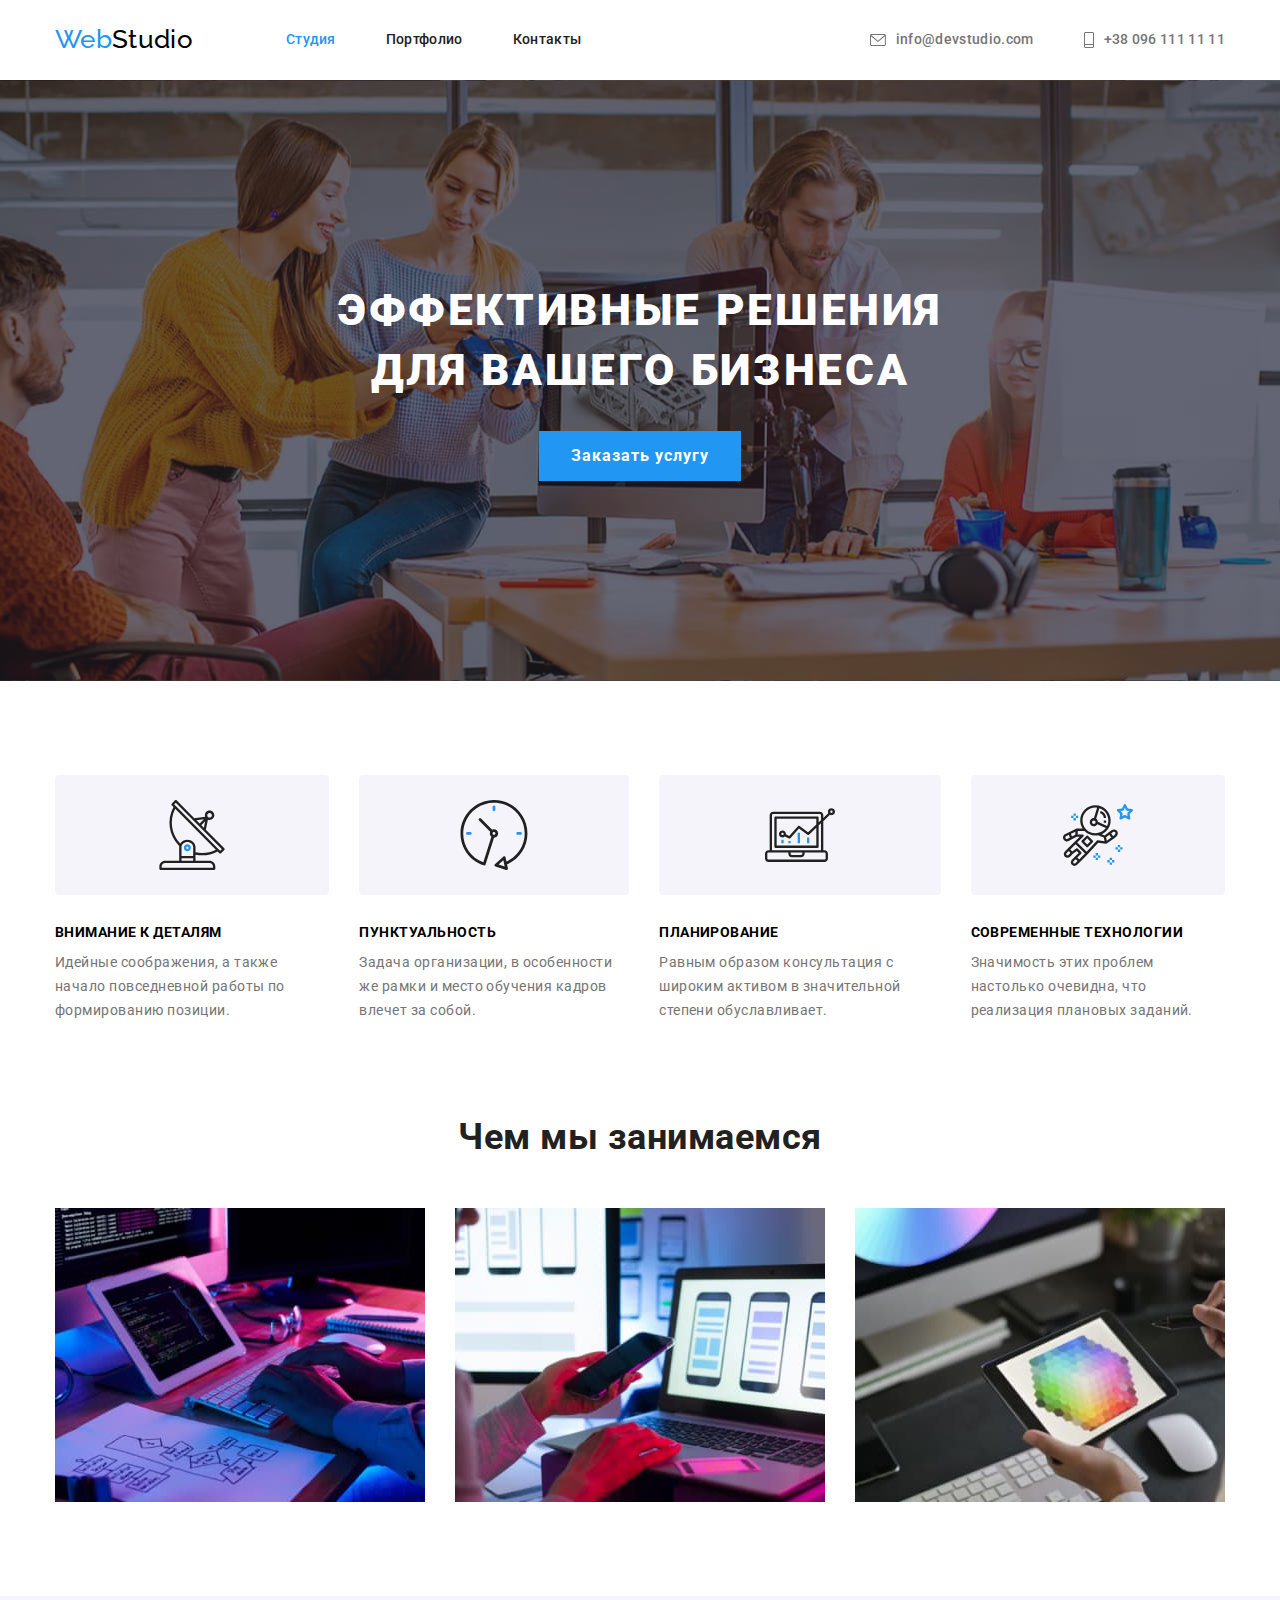
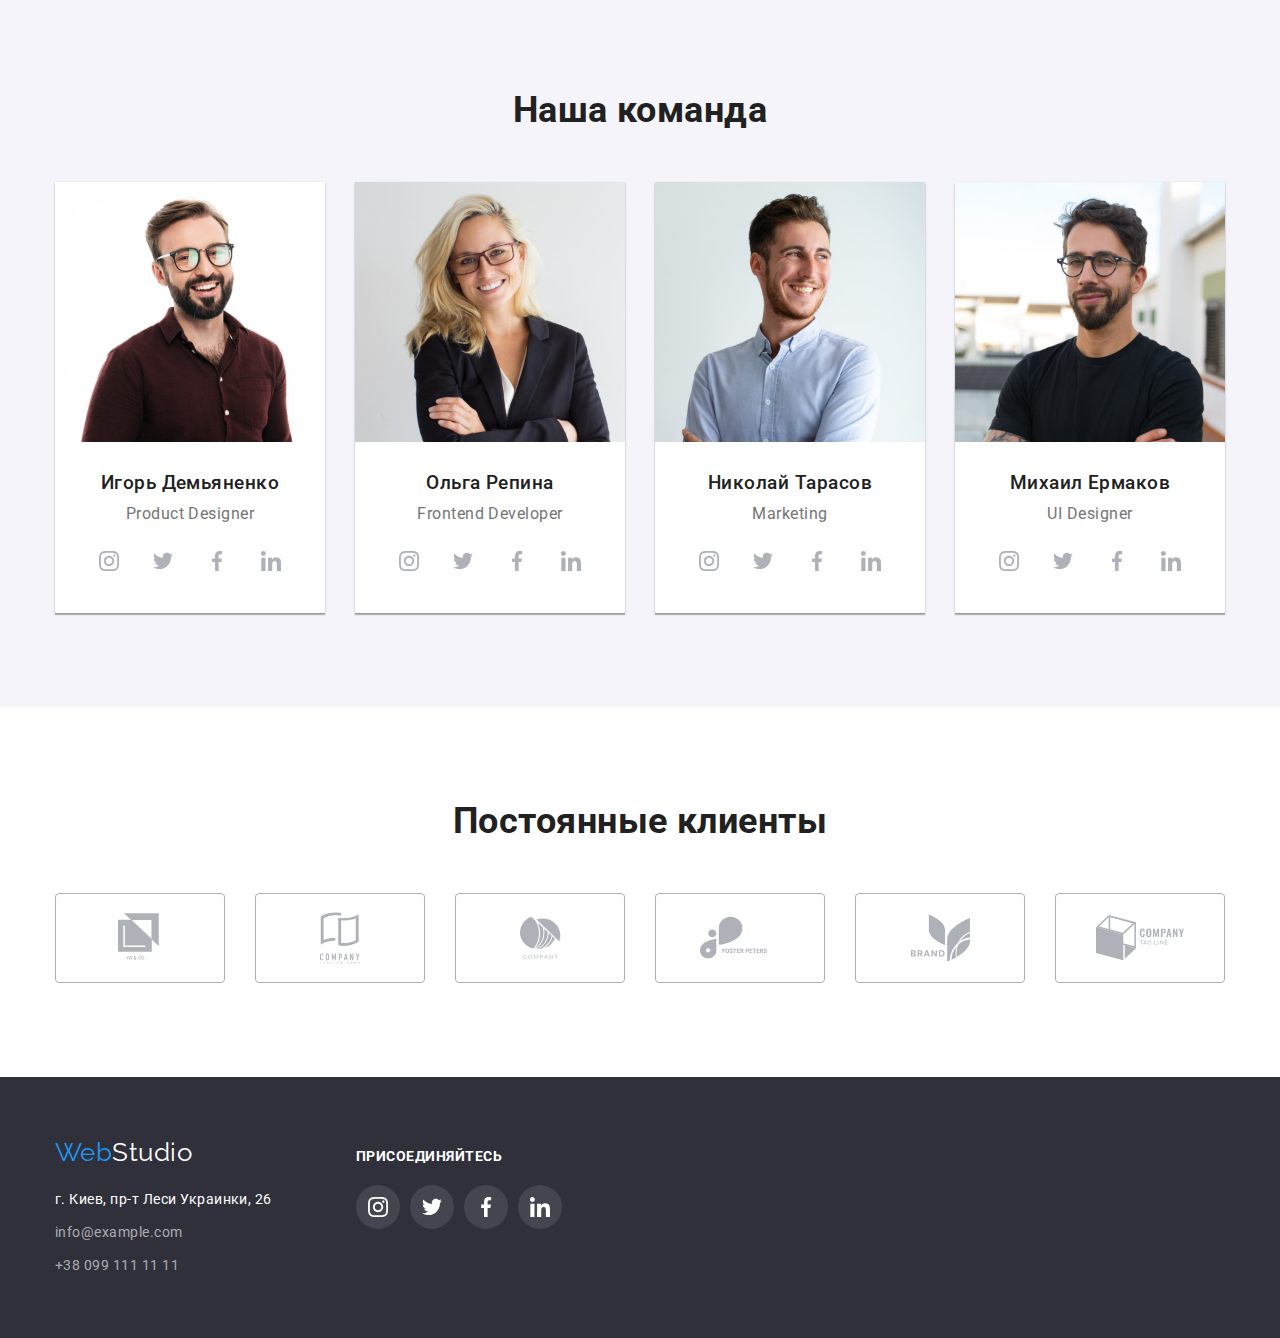
==== index.html @ 889acd90 "add start files" ====
<!DOCTYPE html>
<html lang="ru">
  <head>
    <meta charset="UTF-8" />
    <meta name="viewport" content="width=device-width, initial-scale=1.0" />
    <title>WebStudio</title>
    <link
      href="https://fonts.googleapis.com/css2?family=Raleway:wght@700&family=Roboto:wght@400;500;700;900&display=fallback"
      rel="stylesheet"
    />
    <link
      rel="stylesheet"
      href="https://cdnjs.cloudflare.com/ajax/libs/modern-normalize/1.0.0/modern-normalize.min.css"
    />
    <link rel="stylesheet" href="./css/styles.css" />
  </head>
  <body>
    <!-- Логотип и навигация -->
    <header class="nav-and-contacts">
      <div class="container flex-header">
        <nav class="flex-nav">
          <a class="link logo" href="./index.html">
            <span class="accent-color">Web</span>Studio</a
          >
          <ul class="list site-nav text">
            <li class="item">
              <a class="link current" href="./index.html">Студия</a>
            </li>
            <li class="item">
              <a class="link" href="./portfolio.html">Портфолио</a>
            </li>
            <li class="item"><a class="link" href="">Контакты</a></li>
          </ul>
        </nav>

        <!-- Контакты -->
      <address class="font-style">
        <ul class="list text contacts">
          <li class="item">
            <a class="link" href="mailto:info@devstudio.com"><svg class="icon-post">
                <use href="./images/symbol-defs.svg#icon-post"></use>
              </svg>
              info@devstudio.com
            </a>
          </li>
          <li class="item">
            <a class="link" href="tel:+380961111111">
              <svg class="icon-tel">
                <use href="./images/symbol-defs.svg#icon-tel"></use>
              </svg>
              +38 096 111 11 11</a>
          </li>
        </ul>
      </address>
      </div>
    </header>

    <main>
      <!-- Основное содержимое - секция герой -->
      <section class="wrap-hero">
        <div class="container banner">
          <h1 class="header-hero">Эффективные решения для вашего бизнеса</h1>
          <a href="" class="white-text link button"> Заказать услугу </a>
        </div>
      </section>

      <!-- 2-я секция - список преимуществ -->
      <section class="wrap-why-we">
        <div class="container">
          <!-- <h2 class="hidden-title">Наши преимущества</h2> -->
          <ul class="list list-why-we">
            <li class="item icon-antenna">
              <h3 class="subtitle-why-we">Внимание к деталям</h3>
              <p class="text mg-zero">
                Идейные соображения, а также начало повседневной работы по
                формированию позиции.
              </p>
            </li>
            <li class="item icon-clock">
              <h3 class="subtitle-why-we">Пунктуальность</h3>
              <p class="text mg-zero">
                Задача организации, в особенности же рамки и место обучения
                кадров влечет за собой.
              </p>
            </li>
            <li class="item icon-diagram">
              <h3 class="subtitle-why-we">Планирование</h3>
              <p class="text mg-zero">
                Равным образом консультация с широким активом в значительной
                степени обуславливает.
              </p>
            </li>
            <li class="item icon-astronaut">
              <h3 class="subtitle-why-we">Современные технологии</h3>
              <p class="text mg-zero">
                Значимость этих проблем настолько очевидна, что реализация
                плановых заданий.
              </p>
            </li>
          </ul>
        </div>
      </section>

      <!-- 3-я секция - чем мы занимаемся -->
      <section class="wrap-about-us">
        <div class="container">
          <h2 class="header-section">Чем мы занимаемся</h2>
          <ul class="list about-us">
            <li class="item">
              <img
                src="./images/1.jpg"
                alt="Процесс программирования"
                width="370"
              />
            </li>
            <li class="item">
              <img
                src="./images/2.jpg"
                alt="Мобильная адаптация программы"
                width="370"
              />
            </li>
            <li class="item">
              <img
                src="./images/3.jpg"
                alt="Подбор цветов на планшете"
                width="370"
              />
            </li>
          </ul>
        </div>
      </section>

      <!-- 4-я секция - наша команда -->
      <section class="wrap-our-team">
        <div class="container">
          <h2 class="header-section">Наша команда</h2>
          <ul class="list our-team">
            <li class="item">
              <img
                src="./images/igor-demianenko.jpg"
                alt="Фото Игоря Демьяненко"
                width="270"
              />
              <div class="info-team">
                <h3 class="subtitle-our-team">Игорь Демьяненко</h3>
                <p class="text-our-team">Product Designer</p>
                <ul class="list social-list">
                  <li class="item-soc">
                    <a class="link social-link" href="www.instagram.com">
                      <svg class="icon-social">
                        <use
                          href="./images/symbol-defs.svg#icon-instagram"
                        ></use>
                      </svg>
                    </a>
                  </li>
                  <li class="item-soc">
                    <a class="link social-link" href="https://twitter.com">
                      <svg class="icon-social">
                        <use href="./images/symbol-defs.svg#icon-twitter"></use>
                      </svg>
                    </a>
                  </li>
                  <li class="item-soc">
                    <a class="link social-link" href="www.facebook.com">
                      <svg class="icon-social">
                        <use
                          href="./images/symbol-defs.svg#icon-facebook"
                        ></use>
                      </svg>
                    </a>
                  </li>
                  <li class="item-soc">
                    <a class="link social-link" href="ru.linkedin.com">
                      <svg class="icon-social">
                        <use
                          href="./images/symbol-defs.svg#icon-linkedin"
                        ></use>
                      </svg>
                    </a>
                  </li>
                </ul>
              </div>
            </li>

            <li class="item">
              <img
                src="./images/olha-repina.jpg"
                alt="Фото Ольги Репиной"
                width="270"
              />
              <div class="info-team">
                <h3 class="subtitle-our-team">Ольга Репина</h3>
                <p class="text-our-team">Frontend Developer</p>
                <ul class="list social-list">
                  <li class="item-soc">
                    <a class="link social-link" href="www.instagram.com">
                      <svg class="icon-social">
                        <use
                          href="./images/symbol-defs.svg#icon-instagram"
                        ></use>
                      </svg>
                    </a>
                  </li>
                  <li class="item-soc">
                    <a class="link social-link" href="https://twitter.com">
                      <svg class="icon-social">
                        <use href="./images/symbol-defs.svg#icon-twitter"></use>
                      </svg>
                    </a>
                  </li>
                  <li class="item-soc">
                    <a class="link social-link" href="www.facebook.com">
                      <svg class="icon-social">
                        <use
                          href="./images/symbol-defs.svg#icon-facebook"
                        ></use>
                      </svg>
                    </a>
                  </li>
                  <li class="item-soc">
                    <a class="link social-link" href="ru.linkedin.com">
                      <svg class="icon-social">
                        <use
                          href="./images/symbol-defs.svg#icon-linkedin"
                        ></use>
                      </svg>
                    </a>
                  </li>
                </ul>
              </div>
            </li>
            <li class="item">
              <img
                src="./images/nikolay-tarasov.jpg"
                alt="Фото Николая Тарасова"
                width="270"
              />
              <div class="info-team">
                <h3 class="subtitle-our-team">Николай Тарасов</h3>
                <p class="text-our-team">Marketing</p>
                <ul class="list social-list">
                  <li class="item-soc">
                    <a class="link social-link" href="www.instagram.com">
                      <svg class="icon-social">
                        <use
                          href="./images/symbol-defs.svg#icon-instagram"
                        ></use>
                      </svg>
                    </a>
                  </li>
                  <li class="item-soc">
                    <a class="link social-link" href="https://twitter.com">
                      <svg class="icon-social">
                        <use href="./images/symbol-defs.svg#icon-twitter"></use>
                      </svg>
                    </a>
                  </li>
                  <li class="item-soc">
                    <a class="link social-link" href="www.facebook.com">
                      <svg class="icon-social">
                        <use
                          href="./images/symbol-defs.svg#icon-facebook"
                        ></use>
                      </svg>
                    </a>
                  </li>
                  <li class="item-soc">
                    <a class="link social-link" href="ru.linkedin.com">
                      <svg class="icon-social">
                        <use
                          href="./images/symbol-defs.svg#icon-linkedin"
                        ></use>
                      </svg>
                    </a>
                  </li>
                </ul>
              </div>
            </li>
            <li class="item">
              <img
                src="./images/michail-ermakov.jpg"
                alt="Фото Михаила Ермакова"
                width="270"
              />
              <div class="info-team">
                <h3 class="subtitle-our-team">Михаил Ермаков</h3>
                <p class="text-our-team">UI Designer</p>
                <ul class="list social-list">
                  <li class="item-soc">
                    <a class="link social-link" href="www.instagram.com">
                      <svg class="icon-social">
                        <use
                          href="./images/symbol-defs.svg#icon-instagram"
                        ></use>
                      </svg>
                    </a>
                  </li>
                  <li class="item-soc">
                    <a class="link social-link" href="https://twitter.com">
                      <svg class="icon-social">
                        <use href="./images/symbol-defs.svg#icon-twitter"></use>
                      </svg>
                    </a>
                  </li>
                  <li class="item-soc">
                    <a class="link social-link" href="www.facebook.com">
                      <svg class="icon-social">
                        <use
                          href="./images/symbol-defs.svg#icon-facebook"
                        ></use>
                      </svg>
                    </a>
                  </li>
                  <li class="item-soc">
                    <a class="link social-link" href="ru.linkedin.com">
                      <svg class="icon-social">
                        <use
                          href="./images/symbol-defs.svg#icon-linkedin"
                        ></use>
                      </svg>
                    </a>
                  </li>
                </ul>
              </div>
            </li>
          </ul>
        </div>
      </section>
      <section class="wrap-regular-costumers">
        <h2 class="header-section">Постоянные клиенты</h2>
        <ul class="list list-regular-costumers">
          <li class="item">
            <a class="logo-clients-link link" href="">
              <svg class="icon-logo icon-logo-1">
                <use href="./images/symbol-defs.svg#icon-logo-1"></use>
              </svg>
            </a>
          </li>
          <li class="item">
            <a class="logo-clients-link link" href="">
              <svg class="icon-logo icon-logo-2">
                <use href="./images/symbol-defs.svg#icon-logo-2"></use>
              </svg>
            </a>
          </li>
          <li class="item">
            <a class="logo-clients-link link" href="">
              <svg class="icon-logo icon-logo-3">
                <use href="./images/symbol-defs.svg#icon-logo-3"></use>
              </svg>
            </a>
          </li>
          <li class="item">
            <a class="logo-clients-link link" href="">
              <svg class="icon-logo icon-logo-4">
                <use href="./images/symbol-defs.svg#icon-logo-4"></use>
              </svg>
            </a>
          </li>
          <li class="item">
            <a class="logo-clients-link link" href="">
              <svg class="icon-logo icon-logo-5">
                <use href="./images/symbol-defs.svg#icon-logo-5"></use>
              </svg>
            </a>
          </li>
          <li class="item">
            <a class="logo-clients-link link" href="">
              <svg class="icon-logo icon-logo-6">
                <use href="./images/symbol-defs.svg#icon-logo-6"></use>
              </svg>
            </a>
          </li>
        </ul>
      </section>
    </main>

    <!-- Футер -->
    <footer class="wrap-footer">
      <div class="container footer-flexbox">
        <div class="footer-address">
          <a class="link logo logo-footer-marg" href="./index.html">
            <span class="accent-color">Web</span
            ><span class="white-text">Studio</span>
          </a>
          <address class="text white-text font-style grid-contacts">
            <p class="address-marg address-line">
              г. Киев, пр-т Леси Украинки, 26
            </p>
            <ul class="list">
              <li class="address-marg">
                <a class="link" href="mailto:info@example.com"
                  >info@example.com</a
                >
              </li>
              <li class>
                <a class="link" href="tel:+380991111111">+38 099 111 11 11</a>
              </li>
            </ul>
          </address>
        </div>
        <div class="sec-action">
          <b class="call-to-action">Присоединяйтесь</b>
          <ul class="list social-list">
            <li class="item-soc">
              <a
                class="link social-link social-link-footer"
                href="www.instagram.com"
              >
                <svg class="icon-social">
                  <use href="./images/symbol-defs.svg#icon-instagram"></use>
                </svg>
              </a>
            </li>
            <li class="item-soc">
              <a
                class="link social-link social-link-footer"
                href="https://twitter.com"
              >
                <svg class="icon-social">
                  <use href="./images/symbol-defs.svg#icon-twitter"></use>
                </svg>
              </a>
            </li>
            <li class="item-soc">
              <a
                class="link social-link social-link-footer"
                href="www.facebook.com"
              >
                <svg class="icon-social">
                  <use href="./images/symbol-defs.svg#icon-facebook"></use>
                </svg>
              </a>
            </li>
            <li class="item-soc">
              <a
                class="link social-link social-link-footer"
                href="ru.linkedin.com"
              >
                <svg class="icon-social">
                  <use href="./images/symbol-defs.svg#icon-linkedin"></use>
                </svg>
              </a>
            </li>
          </ul>
        </div>
      </div>
    </footer>
  </body>
</html>
---- css/styles.css ----
/* Общее оформление контента */

:root {
  /* Цвета текста */
  --primary-text-color: #757575;
  --header-text-color: #212121;
  --accent-blue-color: #2196f3;
  --accent-white-color: #ffffff;
  --accent-black-color: #000000;
  --accent-rgba-color: rgba(255, 255, 255, 0.6);
  /* Цвета фона */
  --primary-bck-color: #ffffff;
  --secondary-bck-color: #2f303a;
  --bck-section-white: #f5f4fa;
  /* Стили шрифтов */
  --letter: 0.03em;
}

body {
  font-family: "Roboto", sans-serif;
  background-color: var(--primary-bck-color);
  letter-spacing: var(--letter);
  margin: 0;
}

img {
  display: block;
  max-width: 100%;
  height: auto;
}

.container {
  width: 1200px;
  padding-left: 15px;
  padding-right: 15px;
  margin-left: auto;
  margin-right: auto;
}

.header-section {
  margin-top: 0;
  margin-bottom: 50px;
  font-size: 36px;
  font-weight: 700;
  line-height: 1.15;
  text-align: center;
  color: var(--header-text-color);
}

.text {
  font-size: 14px;
  line-height: 1.71;
  color: var(--primary-text-color);
}

.font-style {
  font-style: normal;
}

.white-text {
  color: var(--accent-white-color);
}

.list {
  list-style: none;
  padding: 0;
  margin: 0;
}

.link {
  text-decoration: none;
}

.mg-zero {
  margin-top: 0;
  margin-bottom: 0px;
}

/* Логотип */
.logo {
  margin-right: 93px;

  font-family: "Raleway", sans-serif;
  font-size: 26px;
  /* font-weight: 700; */
  line-height: 1.2;
  color: var(--accent-black-color);
}

.accent-color {
  color: var(--accent-blue-color);
}

/* Навигация */
.nav-and-contacts {
  padding-top: 24px;
  padding-bottom: 25px;

  font-weight: 500;
  line-height: 1;
  letter-spacing: 0.02em;
}

.flex-header,
.flex-nav,
.site-nav,
.contacts {
  display: flex;
  align-items: center;
}

.site-nav > .item:not(:last-child),
.contacts > .item:not(:last-child) {
  margin-right: 50px;
}

.flex-nav {
  margin-right: auto;
}

.site-nav .link {
  color: var(--header-text-color);
}

.contacts .link {
  color: var(--primary-text-color);
  display: flex;
  align-items: center;
}

.site-nav .link:hover,
.site-nav .link:focus,
.site-nav .link.current,
.contacts .link:hover,
.contacts .link:focus,
.link:hover .icon-address,
.link:focus .icon-address {
  color: var(--accent-blue-color);
}

.icon-post {
  width: 16px;
  height: 12px;
  margin-right: 10px;
  fill: currentColor;
}

.icon-tel {
  width: 10px;
  height: 16px;
  margin-right: 10px;
  fill: currentColor;
}

/* .icon-address {
  margin-right: 10px;
  fill: currentColor;
} */

/* Герой */
.wrap-hero {
  padding-top: 200px;
  padding-bottom: 200px;
  margin-left: auto;
  margin-right: auto;
  max-width: 1600px;

  background-color: var(--secondary-bck-color);
  background-image: linear-gradient(
      rgba(47, 48, 58, 0.4),
      rgba(47, 48, 58, 0.4)
    ),
    url("../images/hero.jpg");
  background-position: center;

  text-align: center;
}

.banner {
  max-width: 696px;
}

.header-hero {
  margin-top: 0;
  margin-bottom: 30px;
  font-size: 44px;
  font-weight: 900;
  line-height: 1.37;
  text-transform: uppercase;
  color: var(--accent-white-color);
}

.header-hero,
.wrap-hero .button {
  letter-spacing: 0.06em;
}

/* Кнопка под блоком-героем */
.button {
  display: inline-block;
  padding: 10px 32px;
  min-width: 200px;
  font-size: 16px;
  line-height: 1.9;
  font-weight: 700;
  background-color: var(--accent-blue-color);
}

/* Обертки для секций */

.wrap-why-we {
  padding-top: 94px;
}

.wrap-about-us,
.wrap-our-team,
.wrap-regular-costumers,
.wrap-my-project {
  padding-top: 94px;
  padding-bottom: 94px;
}

.wrap-our-team {
  background-color: #f5f4fa;
}

/* Наши преимущества */

.list-why-we {
  display: flex;
}

.list-why-we > .item:not(:last-child) {
  margin-right: 30px;
}

.list-why-we .item::before {
  content: "";
  display: block;
  height: 120px;
  margin-bottom: 30px;
  border: 1px solid var(--bck-section-white);
  border-radius: 4px;
  background-color: var(--bck-section-white);
  background-repeat: no-repeat;
  background-position: center;
}

.icon-antenna::before {
  background-image: url("../images/antenna.svg");
}

.icon-clock::before {
  background-image: url("../images/clock.svg");
}

.icon-diagram::before {
  background-image: url("../images/diagram.svg");
}

.icon-astronaut::before {
  background-image: url("../images/astronaut.svg");
}

.subtitle-why-we {
  margin-top: 0;
  margin-bottom: 10px;
  font-size: 14px;
  line-height: 1.14;
  text-transform: uppercase;
}

/* Чем мы занимаемся */
.about-us {
  display: flex;
}

.about-us .item {
  width: calc((100% - 30px * 2) / 3);
  margin-right: 30px;
}

.about-us .item:last-child {
  margin-right: 0;
}

/* Наша команда */
.subtitle-our-team {
  margin-top: 0;
  margin-bottom: 10px;
  padding-top: 30px;
  font-weight: 500;
  line-height: 1.2;
  color: var(--header-text-color);
}

.our-team {
  display: flex;
  text-align: center;
}

.our-team .item {
  box-shadow: 0px 1px 3px rgba(0, 0, 0, 0.12), 0px 1px 1px rgba(0, 0, 0, 0.14),
    0px 2px 1px rgba(0, 0, 0, 0.2);
}

.info-team {
  background-color: var(--accent-white-color);
}

.our-team .item {
  width: calc((100% - 30px * 3) / 4);
  margin-right: 30px;
}

.our-team .item:last-child {
  margin-right: 0px;
}

.text-our-team {
  margin-top: 0;
  margin-bottom: 16px;
  line-height: 1.2;
  color: var(--primary-text-color);
}

.social-list {
  display: flex;
  align-items: baseline;
  justify-content: center;
  padding-bottom: 30px;
}

.social-link {
  display: flex;
  align-items: center;
  justify-content: center;
  width: 44px;
  height: 44px;
  border-radius: 50%;
}

.social-link:hover,
.social-link:focus {
  background-color: var(--accent-blue-color);
}

.social-link:hover .icon-social,
.social-link:focus .icon-social {
  fill: var(--accent-white-color);
}

.social-link:hover .social-icon {
  fill: var(--primary-white-color);
}

.item-soc:not(:last-child) {
  margin-right: 10px;
}

.icon-social {
  height: 20px;
  width: 20px;
  fill: #afb1b8;
}

/* Постоянные клиенты */

.list-regular-costumers {
  display: flex;
  align-items: center;
  justify-content: center;
}

.logo-clients-link {
  display: flex;
  align-items: center;
  justify-content: center;
  width: 170px;
  height: 90px;
  color: #afb1b8;
  border: 1px solid #afb1b8;
  border-radius: 4px;
}

.logo-clients-link:hover,
.logo-clients-link:focus {
  color: var(--accent-blue-color);
  border: solid var(--accent-blue-color) 1px;
}

.logo-clients-link:hover .icon-logo {
  fill: var(--accent-blue-color);
}

.list-regular-costumers .item {
  margin-right: 30px;
}

.list-regular-costumers .item:last-child {
  margin-right: 0;
}

.icon-logo-1 {
  width: 45px;
}
.icon-logo-2 {
  width: 40px;
}
.icon-logo-3 {
  width: 41px;
}
.icon-logo-4 {
  width: 80px;
}
.icon-logo-5 {
  width: 59px;
}
.icon-logo-6 {
  width: 88.5px;
}

.icon-logo {
  fill: currentColor;
}

/* Портфолио */
/* Кнопки */
.radio-btn {
  display: flex;
  justify-content: center;
  align-items: flex-end;
  margin-bottom: 50px;
}

.btn {
  padding: 6px 22px;
  border: none;
  min-width: 73px;
  border-radius: 4px;

  font-family: inherit;
  font-size: 16px;
  font-weight: 500;
  line-height: 1.63;
  letter-spacing: var(--letter);
  color: var(--header-text-color);
  background-color: var(--bck-section-white);
}

.radio-btn .item:not(:first-child) {
  margin-left: 8px;
}

.btn:hover,
.btn:focus {
  color: var(--accent-white-color);
  background-color: var(--accent-blue-color);
}

/* Список портфолио */
.portfolio {
  display: flex;
  flex-wrap: wrap;
}

.portfolio .item {
  width: calc((100% - 30px * 2) / 3);
  border: 1px solid #eeeeee;
}

.portfolio .item:hover {
  box-shadow: 0px 1px 1px rgba(0, 0, 0, 0.12), 0px 4px 4px rgba(0, 0, 0, 0.06),
    1px 4px 6px rgba(0, 0, 0, 0.16);
}
.portfolio .item:not(:nth-child(3n)) {
  margin-right: 30px;
}

.portfolio .item:not(:nth-last-child(-n + 3)) {
  margin-bottom: 50px;
}

.img-portfolio {
  padding-bottom: 20px;
}

.desc-portfolio {
  margin-left: 24px;
}

.title-portfolio {
  margin-top: 0px;
  margin-bottom: 4px;

  font-size: 18px;
  font-weight: 700;
  line-height: 2;
  letter-spacing: 0.06em;
  color: var(--header-text-color);
}

.text-portfolio {
  line-height: 1.88;
  color: var(--primary-text-color);
}

/* Футер */
.wrap-footer {
  background-color: var(--secondary-bck-color);
  padding-top: 60px;
  padding-bottom: 60px;
}

.footer-flexbox {
  display: flex;
  align-items: baseline;
}

.footer-address {
  margin-right: 70px;
}

.grid-contacts {
  width: 231px;
}

.wrap-footer .link {
  color: var(--accent-rgba-color);
}

.logo-footer-marg {
  display: inline-block;
  margin-bottom: 20px;
}

.address-marg {
  margin-bottom: 9px;
  margin-top: 0;
}

.address {
  line-height: 1.46;
}

.call-to-action {
  display: inline-block;
  margin-bottom: 20px;
  color: var(--accent-white-color);
  font-size: 14px;
  line-height: 1.14;
  text-transform: uppercase;
}

.social-link-footer {
  background-color: rgba(255, 255, 255, 0.1);
}

.social-link-footer .icon-social {
  fill: var(--accent-white-color);
}
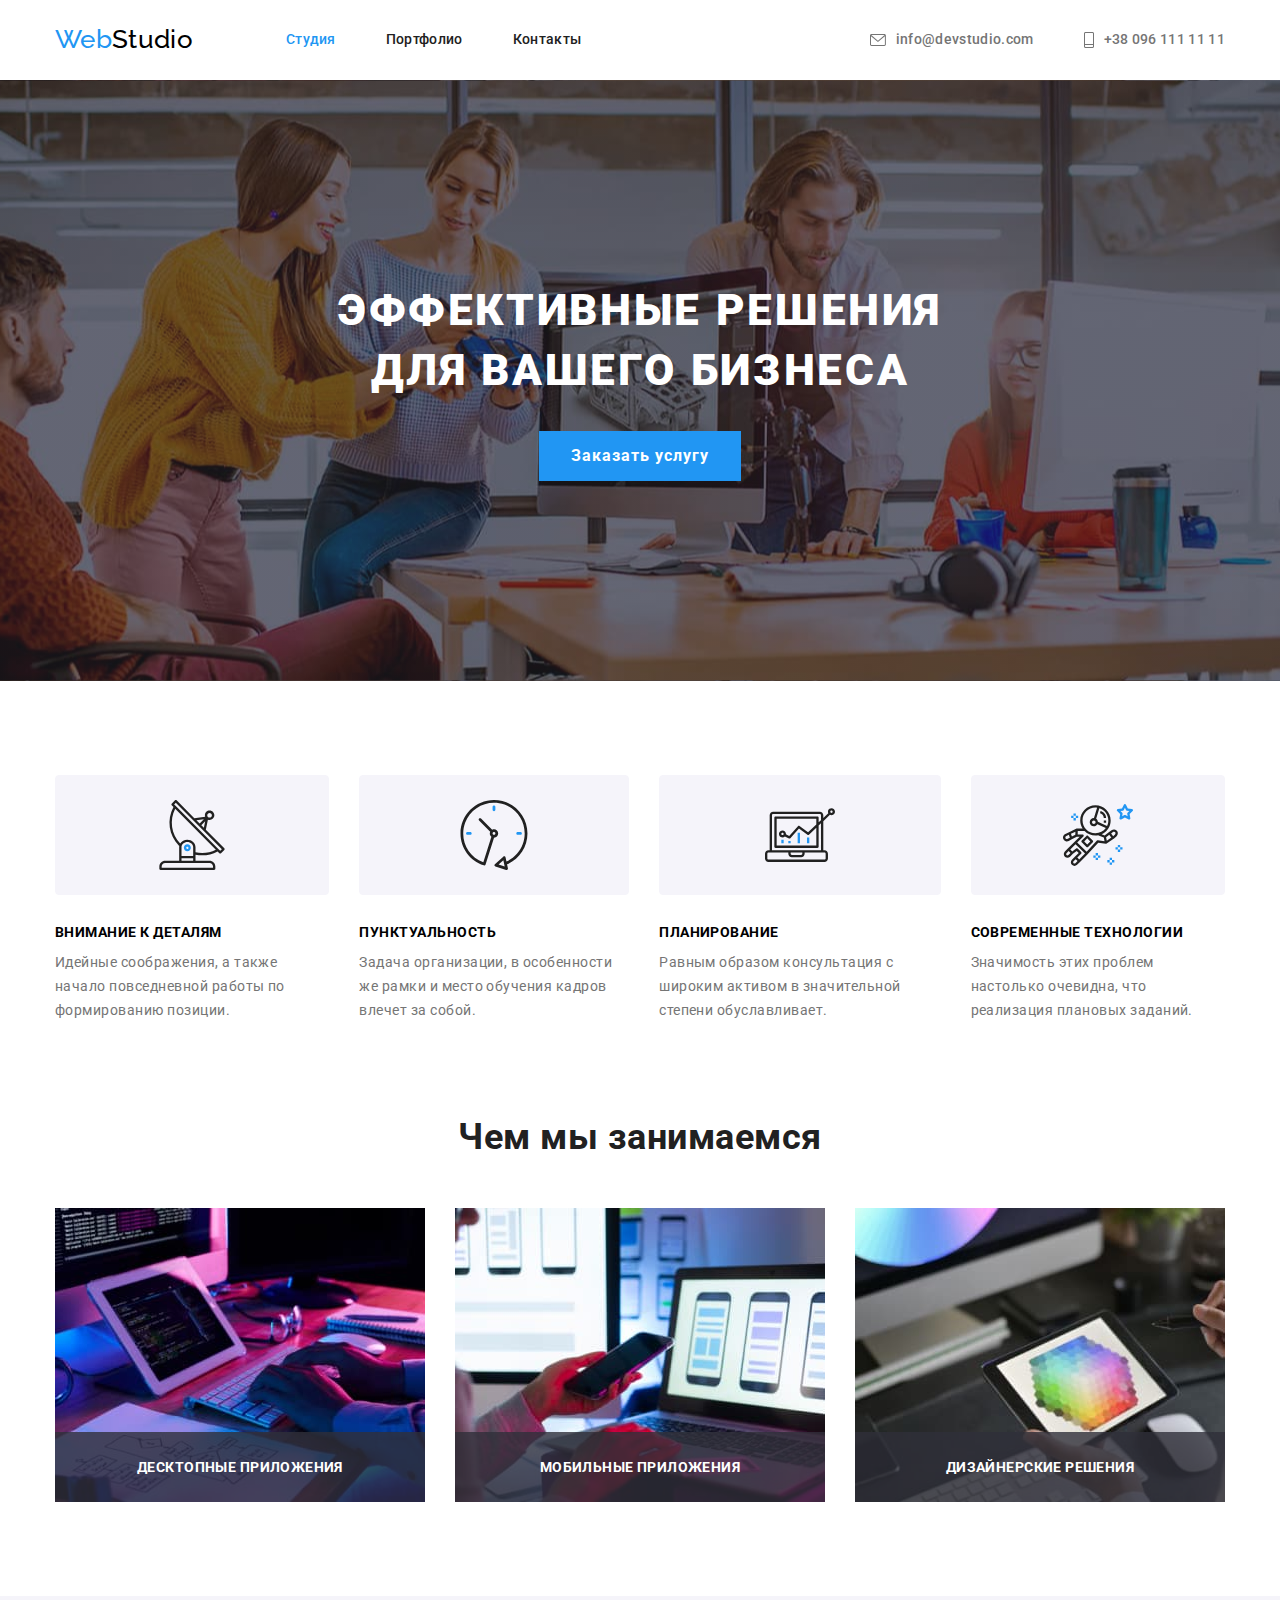
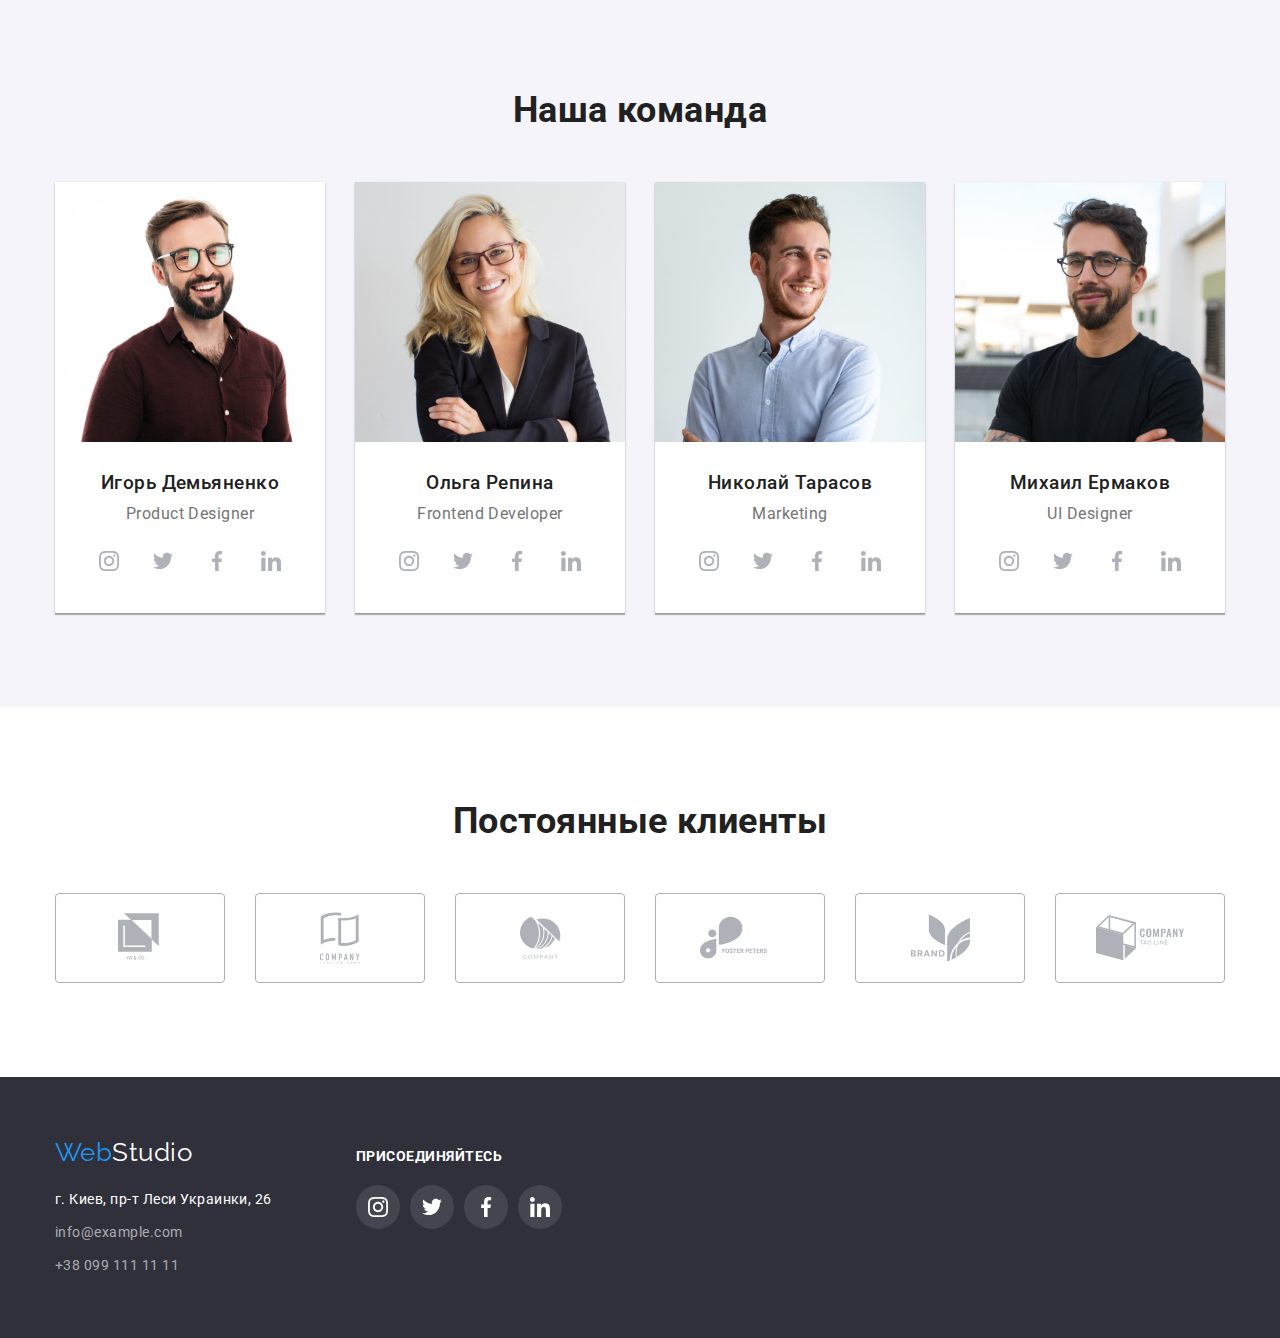
==== commit 80bc4391: "add overlay and text to about-us-section" ====
--- a/index.html
+++ b/index.html
@@ -34,24 +34,26 @@
         </nav>
 
         <!-- Контакты -->
-      <address class="font-style">
-        <ul class="list text contacts">
-          <li class="item">
-            <a class="link" href="mailto:info@devstudio.com"><svg class="icon-post">
-                <use href="./images/symbol-defs.svg#icon-post"></use>
-              </svg>
-              info@devstudio.com
-            </a>
-          </li>
-          <li class="item">
-            <a class="link" href="tel:+380961111111">
-              <svg class="icon-tel">
-                <use href="./images/symbol-defs.svg#icon-tel"></use>
-              </svg>
-              +38 096 111 11 11</a>
-          </li>
-        </ul>
-      </address>
+        <address class="font-style">
+          <ul class="list text contacts">
+            <li class="item">
+              <a class="link" href="mailto:info@devstudio.com"
+                ><svg class="icon-post">
+                  <use href="./images/symbol-defs.svg#icon-post"></use>
+                </svg>
+                info@devstudio.com
+              </a>
+            </li>
+            <li class="item">
+              <a class="link" href="tel:+380961111111">
+                <svg class="icon-tel">
+                  <use href="./images/symbol-defs.svg#icon-tel"></use>
+                </svg>
+                +38 096 111 11 11</a
+              >
+            </li>
+          </ul>
+        </address>
       </div>
     </header>
 
@@ -60,7 +62,9 @@
       <section class="wrap-hero">
         <div class="container banner">
           <h1 class="header-hero">Эффективные решения для вашего бизнеса</h1>
-          <a href="" class="white-text link button"> Заказать услугу </a>
+          <button type="button" href="" class="white-text button">
+            Заказать услугу
+          </button>
         </div>
       </section>
 
@@ -109,23 +113,38 @@
             <li class="item">
               <img
                 src="./images/1.jpg"
-                alt="Процесс программирования"
+                alt="Десктопные приложения"
                 width="370"
               />
+              <div class="about-us-overlay">
+                <p class="about-us-overlay-text mg-zero">
+                  Десктопные приложения
+                </p>
+              </div>
             </li>
             <li class="item">
               <img
                 src="./images/2.jpg"
-                alt="Мобильная адаптация программы"
+                alt="Мобильные приложения"
                 width="370"
               />
+              <div class="about-us-overlay">
+                <p class="about-us-overlay-text mg-zero">
+                  Мобильные приложения
+                </p>
+              </div>
             </li>
             <li class="item">
               <img
                 src="./images/3.jpg"
-                alt="Подбор цветов на планшете"
+                alt="Дизайнерские решения"
                 width="370"
               />
+              <div class="about-us-overlay">
+                <p class="about-us-overlay-text mg-zero">
+                  Дизайнерские решения
+                </p>
+              </div>
             </li>
           </ul>
         </div>
--- a/css/styles.css
+++ b/css/styles.css
@@ -198,6 +198,7 @@
 /* Кнопка под блоком-героем */
 .button {
   display: inline-block;
+  border: none;
   padding: 10px 32px;
   min-width: 200px;
   font-size: 16px;
@@ -278,10 +279,31 @@
 .about-us .item {
   width: calc((100% - 30px * 2) / 3);
   margin-right: 30px;
+  position: relative;
 }
 
 .about-us .item:last-child {
   margin-right: 0;
+}
+
+.about-us-overlay {
+  display: flex;
+  justify-content: center;
+  align-items: center;
+  position: absolute;
+  left: 0;
+  bottom: 0;
+  width: 100%;
+  height: 70px;
+  background-color: rgba(47, 48, 58, 0.8);
+}
+
+.about-us-overlay-text {
+  text-transform: uppercase;
+  font-weight: 700;
+  font-size: 14px;
+  letter-spacing: var(--letter);
+  color: var(--accent-white-color);
 }
 
 /* Наша команда */
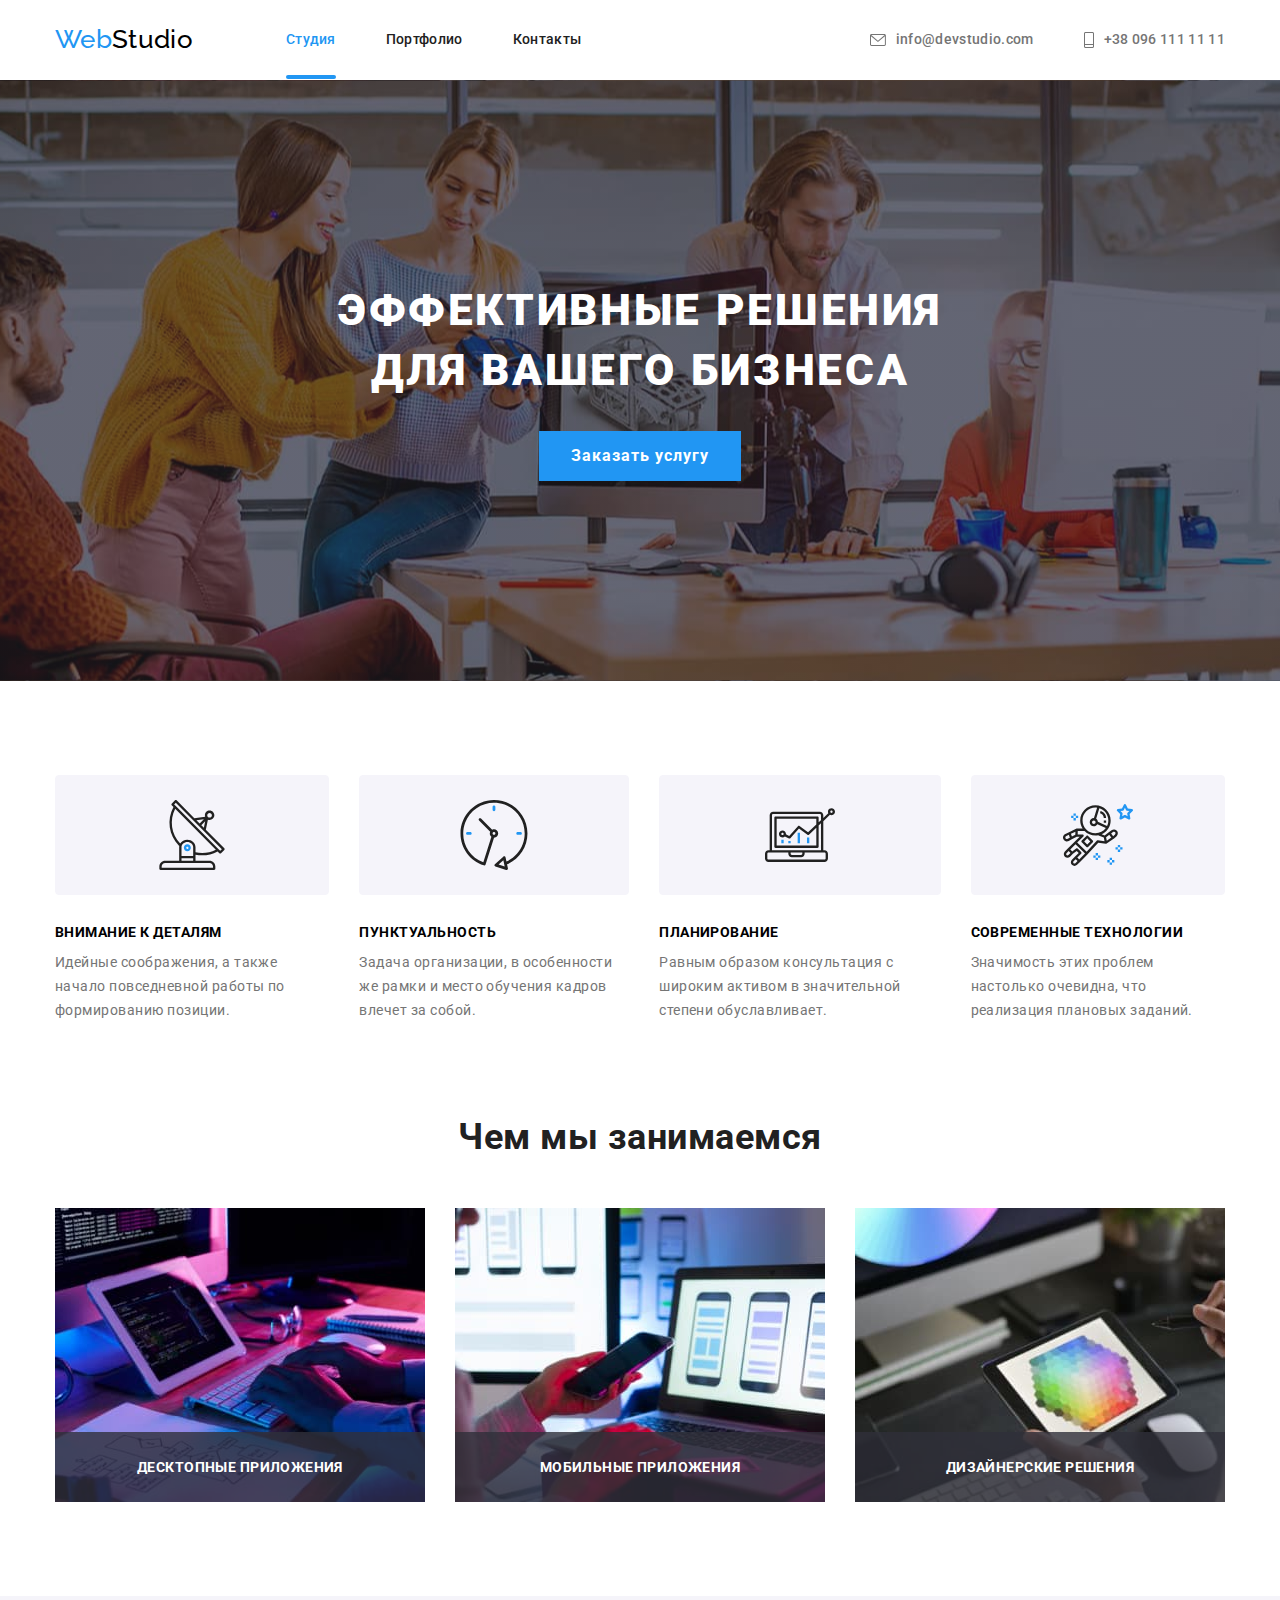
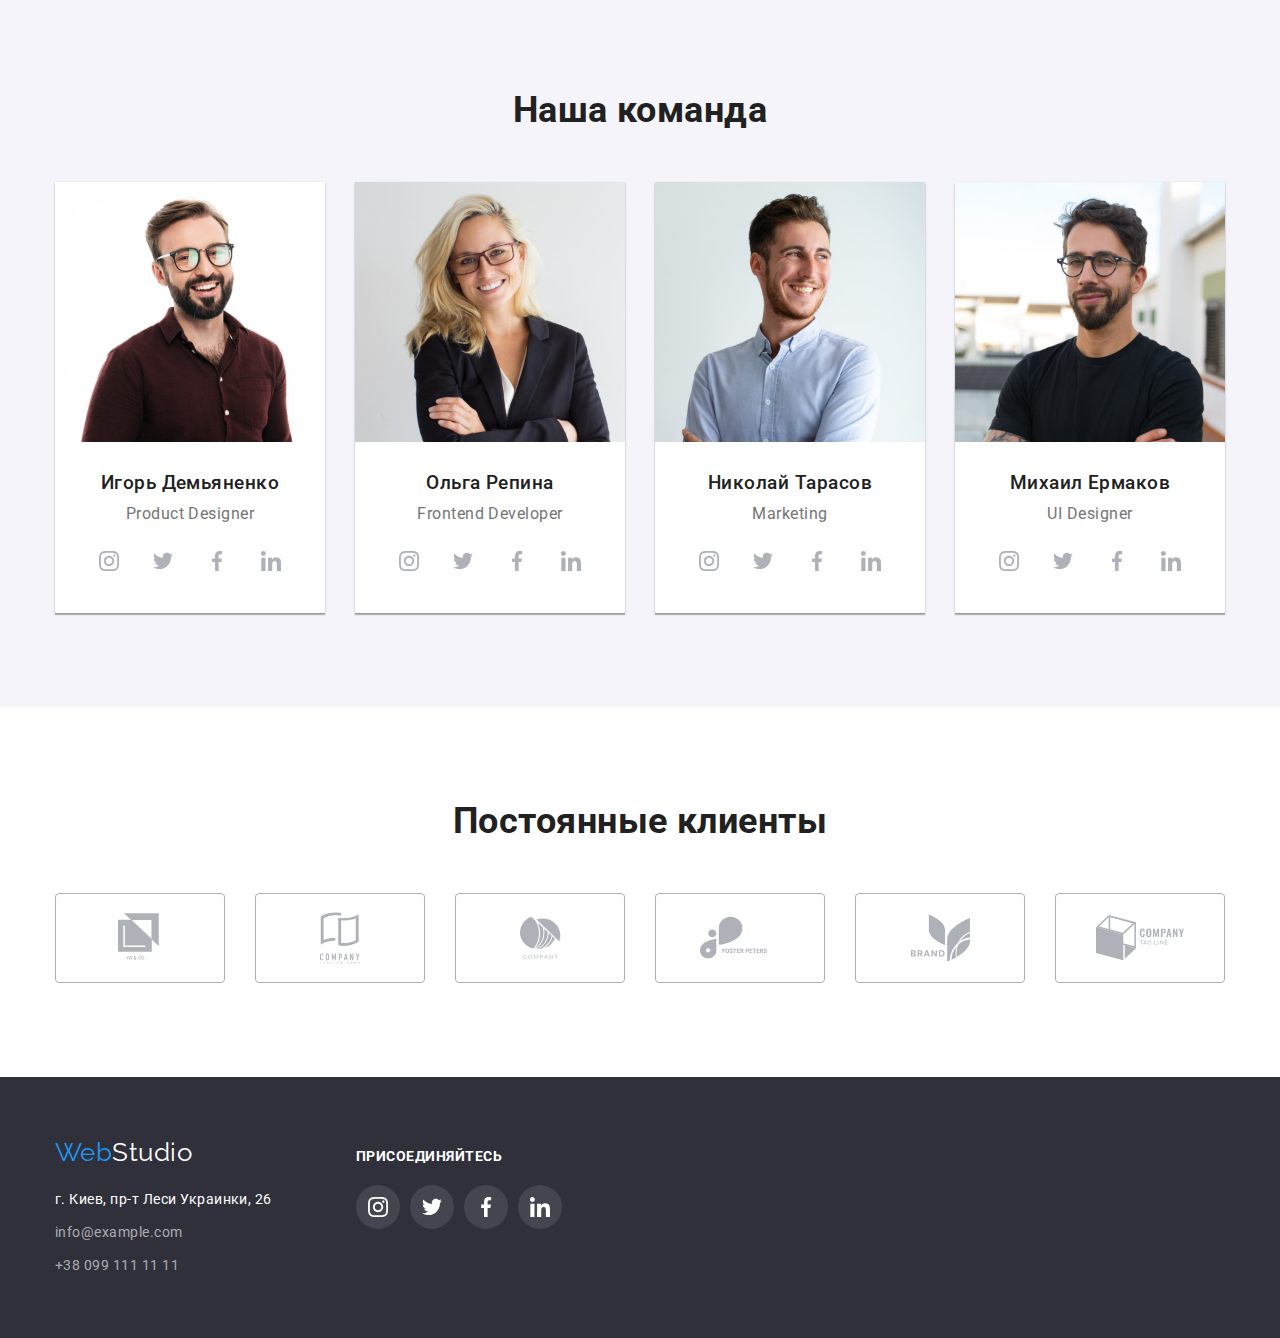
==== commit 50925a17: "add bottom line nav" ====
--- a/index.html
+++ b/index.html
@@ -62,7 +62,7 @@
       <section class="wrap-hero">
         <div class="container banner">
           <h1 class="header-hero">Эффективные решения для вашего бизнеса</h1>
-          <button type="button" href="" class="white-text button">
+          <button type="button" class="button">
             Заказать услугу
           </button>
         </div>
--- a/css/styles.css
+++ b/css/styles.css
@@ -120,22 +120,42 @@
 
 .site-nav .link {
   color: var(--header-text-color);
+  transition: color 250ms cubic-bezier(0.4, 0, 0.2, 1);
 }
 
 .contacts .link {
   color: var(--primary-text-color);
   display: flex;
   align-items: center;
+  transition: color 250ms cubic-bezier(0.4, 0, 0.2, 1);
 }
 
 .site-nav .link:hover,
 .site-nav .link:focus,
-.site-nav .link.current,
 .contacts .link:hover,
 .contacts .link:focus,
 .link:hover .icon-address,
 .link:focus .icon-address {
   color: var(--accent-blue-color);
+  transition: color 250ms cubic-bezier(0.4, 0, 0.2, 1);
+}
+
+.site-nav .link.current {
+  position: relative;
+  padding-bottom: 32px;
+  color: var(--accent-blue-color);
+}
+
+.site-nav .link.current::after {
+  content: "";
+  position: absolute;
+  bottom: 0;
+  left: 0;
+  display: block;
+  width: 100%;
+  height: 4px;
+  border-radius: 2px;
+  background-color: var(--accent-blue-color);
 }
 
 .icon-post {
@@ -197,13 +217,13 @@
 
 /* Кнопка под блоком-героем */
 .button {
-  display: inline-block;
   border: none;
   padding: 10px 32px;
   min-width: 200px;
   font-size: 16px;
   line-height: 1.9;
   font-weight: 700;
+  color: var(--accent-white-color);
   background-color: var(--accent-blue-color);
 }
 
@@ -291,7 +311,6 @@
   justify-content: center;
   align-items: center;
   position: absolute;
-  left: 0;
   bottom: 0;
   width: 100%;
   height: 70px;
@@ -360,20 +379,19 @@
   width: 44px;
   height: 44px;
   border-radius: 50%;
+  transition: all 250ms cubic-bezier(0.4, 0, 0.2, 1);
 }
 
 .social-link:hover,
 .social-link:focus {
   background-color: var(--accent-blue-color);
+  transition: all 250ms cubic-bezier(0.4, 0, 0.2, 1);
 }
 
 .social-link:hover .icon-social,
 .social-link:focus .icon-social {
   fill: var(--accent-white-color);
-}
-
-.social-link:hover .social-icon {
-  fill: var(--primary-white-color);
+  transition: all 250ms cubic-bezier(0.4, 0, 0.2, 1);
 }
 
 .item-soc:not(:last-child) {
@@ -403,16 +421,19 @@
   color: #afb1b8;
   border: 1px solid #afb1b8;
   border-radius: 4px;
+  transition: all 250ms cubic-bezier(0.4, 0, 0.2, 1);
 }
 
 .logo-clients-link:hover,
 .logo-clients-link:focus {
   color: var(--accent-blue-color);
   border: solid var(--accent-blue-color) 1px;
+  transition: all 250ms cubic-bezier(0.4, 0, 0.2, 1);
 }
 
 .logo-clients-link:hover .icon-logo {
   fill: var(--accent-blue-color);
+  transition: all 250ms cubic-bezier(0.4, 0, 0.2, 1);
 }
 
 .list-regular-costumers .item {
@@ -468,6 +489,7 @@
   letter-spacing: var(--letter);
   color: var(--header-text-color);
   background-color: var(--bck-section-white);
+  transition: all 250ms cubic-bezier(0.4, 0, 0.2, 1);
 }
 
 .radio-btn .item:not(:first-child) {
@@ -478,6 +500,7 @@
 .btn:focus {
   color: var(--accent-white-color);
   background-color: var(--accent-blue-color);
+  transition: all 250ms cubic-bezier(0.4, 0, 0.2, 1);
 }
 
 /* Список портфолио */
@@ -489,11 +512,13 @@
 .portfolio .item {
   width: calc((100% - 30px * 2) / 3);
   border: 1px solid #eeeeee;
+  transition: box-shadow 250ms cubic-bezier(0.4, 0, 0.2, 1);
 }
 
 .portfolio .item:hover {
   box-shadow: 0px 1px 1px rgba(0, 0, 0, 0.12), 0px 4px 4px rgba(0, 0, 0, 0.06),
     1px 4px 6px rgba(0, 0, 0, 0.16);
+  transition: box-shadow 250ms cubic-bezier(0.4, 0, 0.2, 1);
 }
 .portfolio .item:not(:nth-child(3n)) {
   margin-right: 30px;
